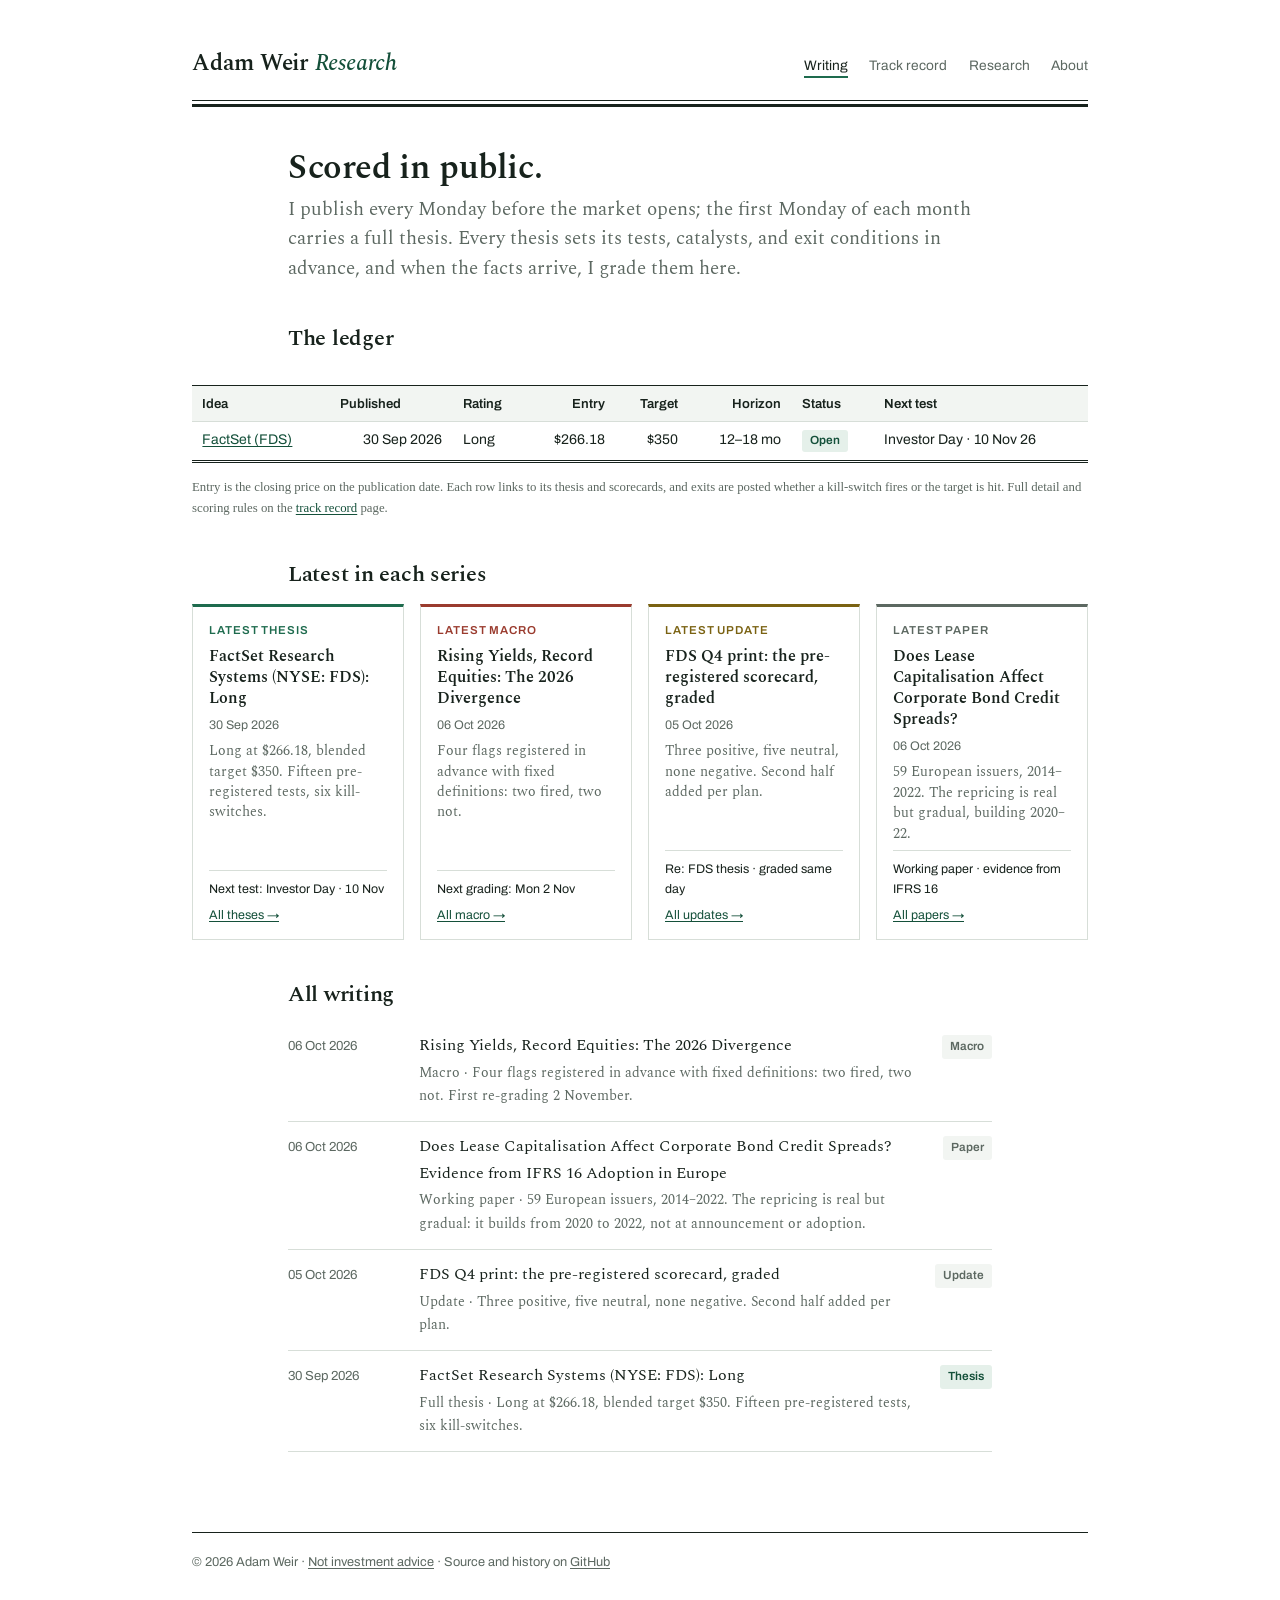
==== index.html @ 54e0deac "Home page: add Latest-in-each-series card row Four labeled cards (Thesis, Macro, Update, Paper) betw" ====
<!doctype html>
<html lang="en">
<head>
<meta charset="utf-8">
<meta name="viewport" content="width=device-width, initial-scale=1">
<title>Adam Weir Research</title>
<meta name="description" content="Equity pitches and macro research with pre-registered tests and exit conditions, scored in public.">
<link rel="icon" type="image/svg+xml" href="assets/favicon.svg">
<meta property="og:title" content="Adam Weir Research">
<meta property="og:description" content="Equity pitches and macro research with pre-registered tests and exit conditions, scored in public.">
<meta property="og:type" content="website">
<meta property="og:site_name" content="Adam Weir Research">
<meta property="og:image" content="https://adamweir4.github.io/research/assets/og-card.png">
<meta property="og:image:width" content="1200">
<meta property="og:image:height" content="630">
<meta name="twitter:card" content="summary_large_image">
<link rel="preconnect" href="https://fonts.googleapis.com">
<link rel="preconnect" href="https://fonts.gstatic.com" crossorigin>
<link href="https://fonts.googleapis.com/css2?family=Archivo:wght@400;600&family=Spectral:ital,wght@0,400;0,600;1,400;1,500&display=swap" rel="stylesheet">
<link rel="stylesheet" href="assets/style.css">
</head>
<body>
<div class="shell">

<header class="masthead">
  <div class="masthead-inner masthead-row" style="max-width: var(--col-wide);">
    <a class="wordmark" href="index.html">Adam Weir <em>Research</em></a>
    <nav class="site-nav" aria-label="Site">
      <a href="index.html" aria-current="page">Writing</a>
      <a href="track-record.html">Track record</a>
      <a href="research.html">Research</a>
      <a href="about.html">About</a>
    </nav>
  </div>
</header>

<main>
  <div class="prose">
    <h1>Scored in public.</h1>
    <p class="dek">I publish every Monday before the market opens; the first Monday of each month carries a full thesis. Every thesis sets its tests, catalysts, and exit conditions in advance, and when the facts arrive, I grade them here.</p>
  </div>

  <section class="wide" aria-labelledby="ledger-h">
    <h2 id="ledger-h" style="max-width: var(--col); margin-left:auto; margin-right:auto;">The ledger</h2>
    <div class="scroll">
      <table>
        <thead>
          <tr>
            <th>Idea</th>
            <th>Published</th>
            <th>Rating</th>
            <th class="num">Entry</th>
            <th class="num">Target</th>
            <th class="num">Horizon</th>
            <th>Status</th>
            <th>Next test</th>
          </tr>
        </thead>
        <tbody>
          <tr>
            <td><a href="pitches/fds-2026-10.html">FactSet (FDS)</a></td>
            <td class="num">30 Sep 2026</td>
            <td>Long</td>
            <td class="num">$266.18</td>
            <td class="num">$350</td>
            <td class="num">12–18&nbsp;mo</td>
            <td><span class="chip long">Open</span></td>
            <td>Investor Day · 10 Nov 26</td>
          </tr>
        </tbody>
      </table>
    </div>
    <p class="tablenote">Entry is the closing price on the publication date. Each row links to its thesis and scorecards, and exits are posted whether a kill-switch fires or the target is hit. Full detail and scoring rules on the <a href="track-record.html">track record</a> page.</p>
  </section>

  <section class="wide" aria-labelledby="series-h" style="margin-top:2.6rem;">
    <h2 id="series-h" style="max-width: var(--col); margin-left:auto; margin-right:auto;">Latest in each series</h2>
    <div class="series">
      <div class="scard" style="--sc:var(--c-thesis);">
        <span class="slabel">Latest thesis</span>
        <span class="stitle"><a href="pitches/fds-2026-10.html">FactSet Research Systems (NYSE: FDS): Long</a></span>
        <span class="sdate">30 Sep 2026</span>
        <span class="sdek">Long at $266.18, blended target $350. Fifteen pre-registered tests, six kill-switches.</span>
        <span class="sfact">Next test: Investor Day &middot; 10 Nov</span>
        <span class="sall"><a href="track-record.html">All theses &rarr;</a></span>
      </div>
      <div class="scard" style="--sc:var(--c-macro);">
        <span class="slabel">Latest macro</span>
        <span class="stitle"><a href="updates/divergence-2026.html">Rising Yields, Record Equities: The 2026 Divergence</a></span>
        <span class="sdate">06 Oct 2026</span>
        <span class="sdek">Four flags registered in advance with fixed definitions: two fired, two not.</span>
        <span class="sfact">Next grading: Mon 2 Nov</span>
        <span class="sall"><a href="research.html">All macro &rarr;</a></span>
      </div>
      <div class="scard" style="--sc:var(--c-update);">
        <span class="slabel">Latest update</span>
        <span class="stitle"><a href="updates/fds-q4-scorecard.html">FDS Q4 print: the pre-registered scorecard, graded</a></span>
        <span class="sdate">05 Oct 2026</span>
        <span class="sdek">Three positive, five neutral, none negative. Second half added per plan.</span>
        <span class="sfact">Re: FDS thesis &middot; graded same day</span>
        <span class="sall"><a href="track-record.html">All updates &rarr;</a></span>
      </div>
      <div class="scard" style="--sc:var(--c-paper);">
        <span class="slabel">Latest paper</span>
        <span class="stitle"><a href="research/ifrs16-credit-spreads.html">Does Lease Capitalisation Affect Corporate Bond Credit Spreads?</a></span>
        <span class="sdate">06 Oct 2026</span>
        <span class="sdek">59 European issuers, 2014&ndash;2022. The repricing is real but gradual, building 2020&ndash;22.</span>
        <span class="sfact">Working paper &middot; evidence from IFRS 16</span>
        <span class="sall"><a href="research.html">All papers &rarr;</a></span>
      </div>
    </div>
  </section>

  <section class="prose" aria-labelledby="latest-h">
    <h2 id="latest-h">All writing</h2>
    <ul class="entries">
      <li>
        <span class="date">06 Oct 2026</span>
        <span class="title">
          <a href="updates/divergence-2026.html">Rising Yields, Record Equities: The 2026 Divergence</a>
          <span class="dek-inline">Macro · Four flags registered in advance with fixed definitions: two fired, two not. First re-grading 2 November.</span>
        </span>
        <span class="chip note">Macro</span>
      </li>
      <li>
        <span class="date">06 Oct 2026</span>
        <span class="title">
          <a href="research/ifrs16-credit-spreads.html">Does Lease Capitalisation Affect Corporate Bond Credit Spreads? Evidence from IFRS 16 Adoption in Europe</a>
          <span class="dek-inline">Working paper · 59 European issuers, 2014–2022. The repricing is real but gradual: it builds from 2020 to 2022, not at announcement or adoption.</span>
        </span>
        <span class="chip note">Paper</span>
      </li>
      <li>
        <span class="date">05 Oct 2026</span>
        <span class="title">
          <a href="updates/fds-q4-scorecard.html">FDS Q4 print: the pre-registered scorecard, graded</a>
          <span class="dek-inline">Update · Three positive, five neutral, none negative. Second half added per plan.</span>
        </span>
        <span class="chip note">Update</span>
      </li>
      <li>
        <span class="date">30 Sep 2026</span>
        <span class="title">
          <a href="pitches/fds-2026-10.html">FactSet Research Systems (NYSE: FDS): Long</a>
          <span class="dek-inline">Full thesis · Long at $266.18, blended target $350. Fifteen pre-registered tests, six kill-switches.</span>
        </span>
        <span class="chip long">Thesis</span>
      </li>
    </ul>
  </section>
</main>

<footer class="site-foot">
  <div class="foot-inner" style="max-width: var(--col-wide);">
    <p>© 2026 Adam Weir · <a href="about.html#disclaimer">Not investment advice</a> · Source and history on <a href="https://github.com/Adamweir4/research">GitHub</a></p>
  </div>
</footer>

</div>
</body>
</html>
---- assets/style.css ----
/* ——————————————————————————————————————————————
   Weir Research — site stylesheet
   Ledger aesthetic: white paper, green-black ink,
   Spectral for prose, Archivo for data.
   —————————————————————————————————————————————— */

:root {
  --paper: #ffffff;
  --ink: #17221c;
  --ink-soft: #5c6861;
  --rule: #d7ded8;
  --rule-strong: #17221c;
  --ledger: #1e6b4e;
  --ledger-deep: #14503a;
  --sell: #9a3b2e;
  --wash: #f2f5f2;
  --wash-warm: #f7f6f1;

  --serif: "Spectral", Georgia, serif;
  --grot: "Archivo", "Helvetica Neue", Arial, sans-serif;

  --col: 44rem;       /* reading column */
  --col-wide: 58rem;  /* tables & ledger */
}

* { box-sizing: border-box; }

html { -webkit-text-size-adjust: 100%; }

body {
  margin: 0;
  background: var(--paper);
  color: var(--ink);
  font-family: var(--serif);
  font-size: 1.0625rem;
  line-height: 1.65;
  font-feature-settings: "liga" 1;
}

/* ———— layout ———— */

.shell {
  max-width: var(--col-wide);
  margin: 0 auto;
  padding: 0 1rem 6rem;
}

.prose, .masthead-inner, .foot-inner {
  max-width: var(--col);
  margin-left: auto;
  margin-right: auto;
}

.wide { max-width: var(--col-wide); margin-left: auto; margin-right: auto; }

/* ———— masthead ———— */

.masthead { padding: 2.75rem 0 0; }

.wordmark {
  font-family: var(--serif);
  font-weight: 600;
  font-size: 1.45rem;
  letter-spacing: -0.01em;
  color: var(--ink);
  text-decoration: none;
}
.wordmark em { font-style: italic; font-weight: 500; color: var(--ledger-deep); }

.masthead-row {
  display: flex;
  align-items: baseline;
  justify-content: space-between;
  flex-wrap: wrap;
  gap: 0.6rem 1.5rem;
}

nav.site-nav { font-family: var(--grot); font-size: 0.86rem; }
nav.site-nav a {
  color: var(--ink-soft);
  text-decoration: none;
  margin-left: 1.15rem;
  padding-bottom: 0.2rem;
}
nav.site-nav a:first-child { margin-left: 0; }
nav.site-nav a:hover { color: var(--ledger-deep); }
nav.site-nav a[aria-current="page"] {
  color: var(--ink);
  border-bottom: 2px solid var(--ledger);
}

/* the ledger rule: thin over thick, an accountant's closing line inverted */
.masthead::after {
  content: "";
  display: block;
  max-width: var(--col-wide);
  margin: 1.1rem auto 0;
  border-top: 1px solid var(--rule-strong);
  border-bottom: 3px solid var(--rule-strong);
  height: 3px;
}

/* ———— type scale ———— */

h1, h2, h3 { font-family: var(--serif); line-height: 1.2; letter-spacing: -0.012em; }

h1 { font-size: 2.1rem; font-weight: 600; margin: 2.6rem 0 0.4rem; }
h2 { font-size: 1.4rem; font-weight: 600; margin: 2.6rem 0 0.7rem; }
h3 { font-size: 1.08rem; font-weight: 600; margin: 2rem 0 0.4rem; }

p { margin: 0 0 1.1rem; }
a { color: var(--ledger-deep); text-decoration-thickness: 1px; text-underline-offset: 2px; }
a:hover { color: var(--ledger); }

.kicker {
  font-family: var(--grot);
  font-size: 0.82rem;
  color: var(--ink-soft);
  margin: 2.6rem 0 -2.2rem;
}

.dek {
  font-size: 1.18rem;
  line-height: 1.55;
  color: var(--ink-soft);
  margin: 0.3rem 0 1.6rem;
}

.byline {
  font-family: var(--grot);
  font-size: 0.86rem;
  color: var(--ink-soft);
  margin: 0 0 2.2rem;
}
.byline b { color: var(--ink); font-weight: 600; }

hr { border: 0; border-top: 1px solid var(--rule); margin: 2.6rem 0; }

blockquote {
  margin: 1.4rem 0;
  padding: 0.1rem 0 0.1rem 1.1rem;
  border-left: 3px solid var(--ledger);
  color: var(--ink);
  font-style: italic;
}

ul, ol { padding-left: 1.3rem; margin: 0 0 1.1rem; }
li { margin-bottom: 0.35rem; }

strong { font-weight: 600; }

/* ———— data: tables, figures, chips ———— */

.num, td.num, th.num { font-variant-numeric: tabular-nums; }

table {
  width: 100%;
  border-collapse: collapse;
  font-family: var(--grot);
  font-size: 0.875rem;
  line-height: 1.45;
  margin: 1.4rem 0 0.5rem;
}

caption {
  caption-side: top;
  text-align: left;
  font-family: var(--serif);
  font-size: 1rem;
  font-weight: 600;
  padding-bottom: 0.55rem;
}
caption .sub {
  display: block;
  font-family: var(--grot);
  font-weight: 400;
  font-size: 0.82rem;
  color: var(--ink-soft);
  margin-top: 0.15rem;
}

th {
  text-align: left;
  font-weight: 600;
  font-size: 0.82rem;
  color: var(--ink);
  background: var(--wash);
  padding: 0.5rem 0.65rem;
  border-top: 1px solid var(--rule-strong);
  border-bottom: 1px solid var(--rule);
}

td {
  padding: 0.5rem 0.65rem;
  border-bottom: 1px solid var(--rule);
  vertical-align: top;
}

td.num, th.num { text-align: right; }

/* accountant's double rule closes every table */
tbody tr:last-child td { border-bottom: 3px double var(--rule-strong); }

tr.total td { font-weight: 600; border-top: 1px solid var(--rule-strong); }

.tablenote {
  font-family: Georgia, 'Times New Roman', serif;
  font-size: 0.8rem;
  color: var(--ink-soft);
  margin: 0.4rem 0 2rem;
}

/* exhibit figures */
figure.exhibit { margin: 1.6rem 0 0.4rem; }
figure.exhibit figcaption {
  font-family: var(--serif);
  font-size: 1rem;
  font-weight: 600;
  padding-bottom: 0.1rem;
}
figure.exhibit figcaption .sub {
  display: block;
  font-family: var(--grot);
  font-weight: 400;
  font-size: 0.82rem;
  color: var(--ink-soft);
  margin-top: 0.15rem;
}
figure.exhibit img {
  display: block;
  width: 100%;
  height: auto;
  margin-top: 0.7rem;
  border: 1px solid var(--rule);
}

.scroll { overflow-x: auto; }

/* status chips */
.chip {
  display: inline-block;
  font-family: var(--grot);
  font-size: 0.74rem;
  font-weight: 600;
  padding: 0.12rem 0.5rem 0.16rem;
  border-radius: 3px;
  white-space: nowrap;
}
.chip.long   { color: var(--ledger-deep); background: #e5f0ea; }
.chip.watch  { color: #7a6212; background: #f6efd8; }
.chip.exited { color: var(--sell); background: #f6e7e3; }
.chip.note   { color: var(--ink-soft); background: var(--wash); }

.pos { color: var(--ledger-deep); }
.neg { color: var(--sell); }

/* verdict cells in evidence ledgers */
td.good    { color: var(--ledger-deep); font-weight: 600; }
td.neutral { color: var(--ink-soft); font-weight: 600; }
td.watch   { color: #7a6212; font-weight: 600; }

/* ———— index: entry lists ———— */

.entries { list-style: none; padding: 0; margin: 0.8rem 0 0; }
.entries li {
  display: grid;
  grid-template-columns: 7.2rem 1fr auto;
  gap: 1rem;
  align-items: baseline;
  padding: 0.75rem 0;
  border-bottom: 1px solid var(--rule);
  margin: 0;
}
.entries .date {
  font-family: var(--grot);
  font-size: 0.82rem;
  color: var(--ink-soft);
  font-variant-numeric: tabular-nums;
}
.entries .title { font-family: var(--serif); font-size: 1.02rem; }
.entries .title a { color: var(--ink); text-decoration: none; }
.entries .title a:hover { color: var(--ledger-deep); text-decoration: underline; }
.entries .title .dek-inline {
  display: block;
  font-size: 0.9rem;
  color: var(--ink-soft);
  margin-top: 0.1rem;
}

/* ———— pitch header block ———— */

.pitch-facts {
  font-family: var(--grot);
  font-size: 0.86rem;
  display: grid;
  grid-template-columns: repeat(auto-fit, minmax(10.5rem, 1fr));
  gap: 0.55rem 1.4rem;
  padding: 1rem 1.1rem;
  background: var(--wash);
  border-top: 1px solid var(--rule-strong);
  border-bottom: 3px double var(--rule-strong);
  margin: 1.6rem 0 2.2rem;
}
.pitch-facts div span { display: block; color: var(--ink-soft); font-size: 0.76rem; }
.pitch-facts div b { font-weight: 600; font-variant-numeric: tabular-nums; }

/* ———— paper: equations & references ———— */

.eq {
  font-family: var(--serif);
  font-style: italic;
  text-align: center;
  margin: 1.3rem 0;
  font-size: 1rem;
}
.eq .eqno { float: right; font-style: normal; color: var(--ink-soft); font-family: var(--grot); font-size: 0.82rem; }

.refs { list-style: none; padding: 0; margin: 0.8rem 0 0; font-size: 0.95rem; }
.refs li { padding-left: 1.6rem; text-indent: -1.6rem; margin-bottom: 0.55rem; }

/* ———— footer ———— */

footer.site-foot {
  margin-top: 5rem;
  border-top: 1px solid var(--rule-strong);
  padding-top: 1.2rem;
  font-family: var(--grot);
  font-size: 0.8rem;
  color: var(--ink-soft);
}
footer.site-foot a { color: var(--ink-soft); }

/* ———— small screens ———— */

@media (max-width: 560px) {
  body { font-size: 1rem; }
  h1 { font-size: 1.7rem; }
  .entries li { grid-template-columns: 1fr; gap: 0.15rem; }
  .pitch-facts { grid-template-columns: 1fr 1fr; }
}

:focus-visible { outline: 2px solid var(--ledger); outline-offset: 2px; }

@media (prefers-reduced-motion: reduce) {
  * { transition: none !important; animation: none !important; }
}

/* "Latest in each series" cards (home page) */
:root {
  --c-thesis: var(--ledger);
  --c-macro: var(--sell);
  --c-update: #7a6212;
  --c-paper: var(--ink-soft);
}
.series { display: grid; grid-template-columns: repeat(2, 1fr); gap: 1rem; margin: 1rem 0 0.4rem; }
@media (min-width: 62rem) { .series { grid-template-columns: repeat(4, 1fr); } }
@media (max-width: 30rem) { .series { grid-template-columns: 1fr; } }
.scard { border: 1px solid var(--rule); border-top: 3px solid var(--sc); padding: 0.9rem 1rem 0.8rem; background: var(--paper); display: flex; flex-direction: column; gap: 0.35rem; }
.scard .slabel { font-family: var(--grot); font-size: 0.72rem; letter-spacing: 0.08em; text-transform: uppercase; font-weight: 600; color: var(--sc); }
.scard .stitle { font-family: var(--serif); font-size: 1.02rem; font-weight: 600; line-height: 1.3; }
.scard .stitle a { text-decoration: none; color: inherit; }
.scard .sdate { font-family: var(--grot); font-size: 0.78rem; color: var(--ink-soft); }
.scard .sdek { font-size: 0.88rem; line-height: 1.45; color: var(--ink-soft); flex: 1; }
.scard .sfact { font-family: var(--grot); font-size: 0.78rem; color: var(--ink); border-top: 1px solid var(--rule); padding-top: 0.5rem; }
.scard .sall { font-family: var(--grot); font-size: 0.78rem; }
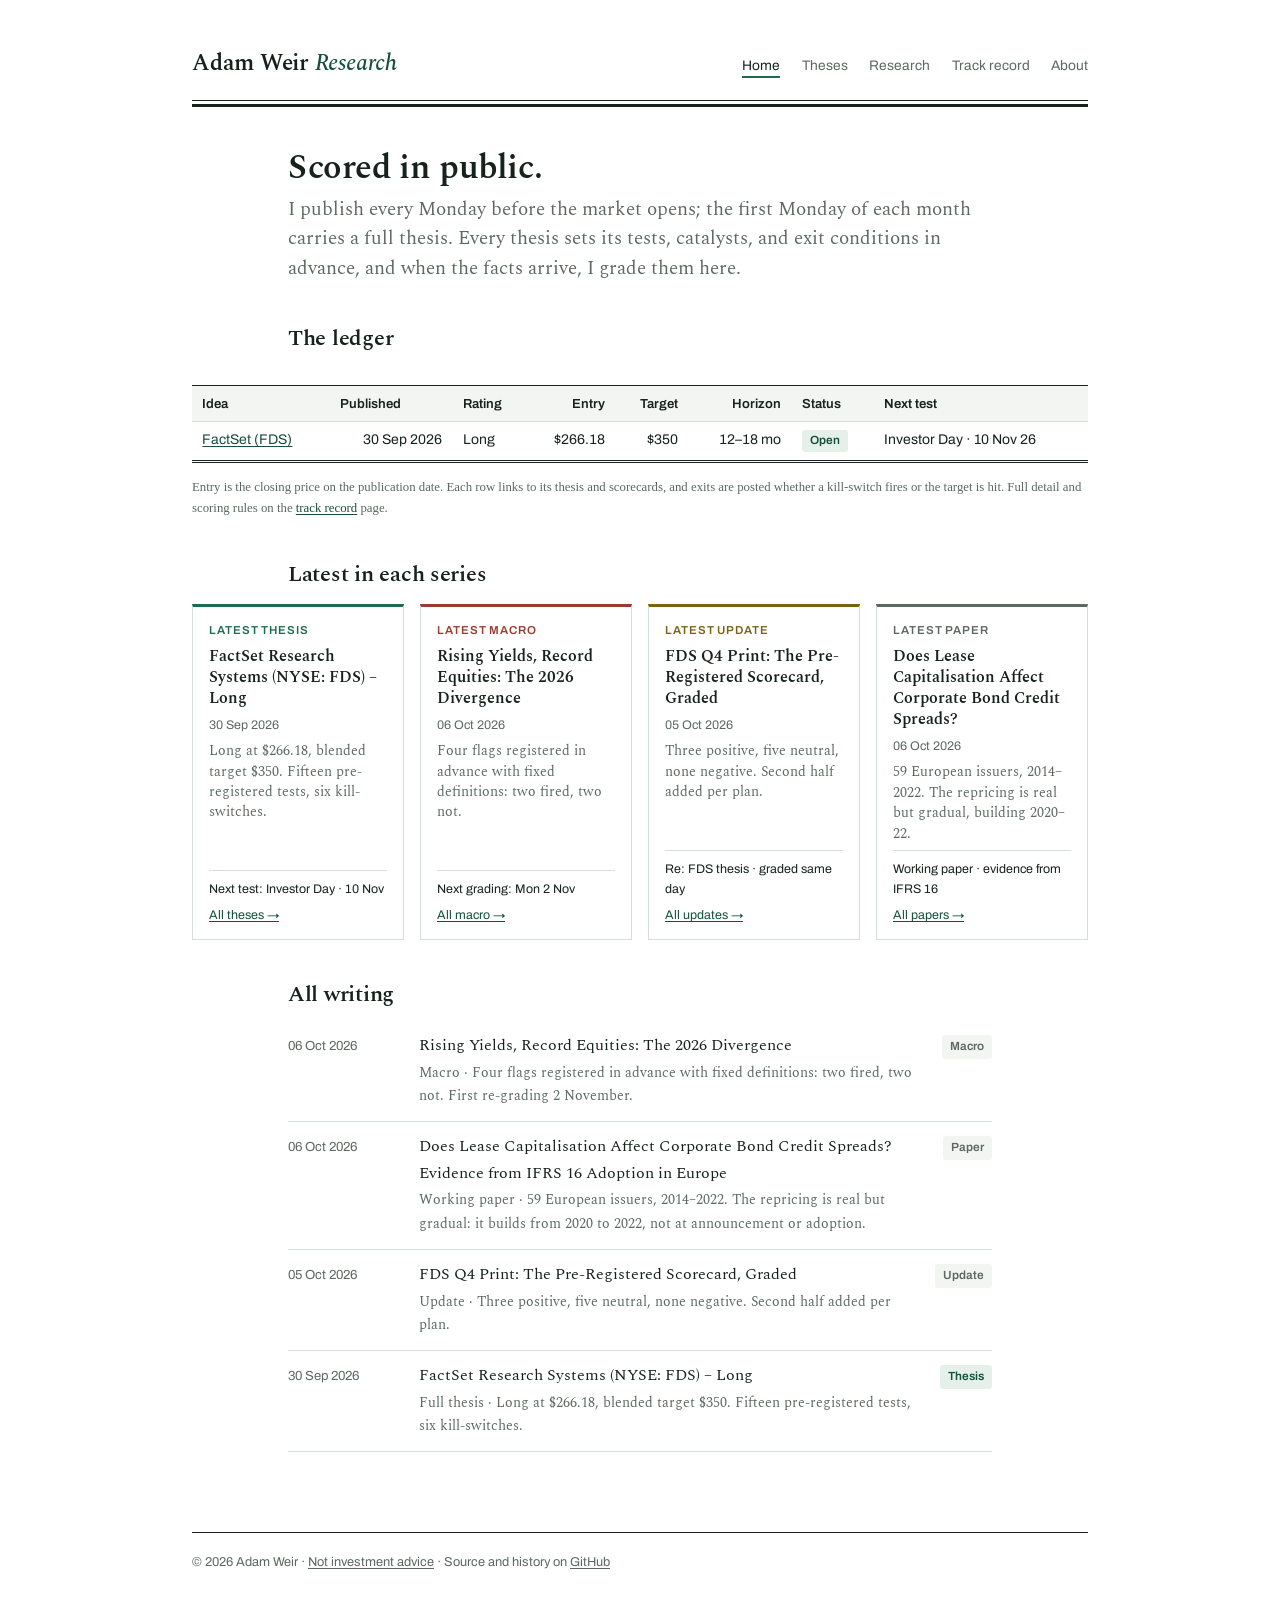
==== commit a18946fc: "Nav restructure and site-wide formatting harmonization Nav on every page becomes Home / Theses / Res" ====
--- a/index.html
+++ b/index.html
@@ -17,7 +17,7 @@
 <link rel="preconnect" href="https://fonts.googleapis.com">
 <link rel="preconnect" href="https://fonts.gstatic.com" crossorigin>
 <link href="https://fonts.googleapis.com/css2?family=Archivo:wght@400;600&family=Spectral:ital,wght@0,400;0,600;1,400;1,500&display=swap" rel="stylesheet">
-<link rel="stylesheet" href="assets/style.css">
+<link rel="stylesheet" href="assets/style.css?v=20261006b">
 </head>
 <body>
 <div class="shell">
@@ -26,9 +26,10 @@
   <div class="masthead-inner masthead-row" style="max-width: var(--col-wide);">
     <a class="wordmark" href="index.html">Adam Weir <em>Research</em></a>
     <nav class="site-nav" aria-label="Site">
-      <a href="index.html" aria-current="page">Writing</a>
+      <a href="index.html" aria-current="page">Home</a>
+      <a href="theses.html">Theses</a>
+      <a href="research.html">Research</a>
       <a href="track-record.html">Track record</a>
-      <a href="research.html">Research</a>
       <a href="about.html">About</a>
     </nav>
   </div>
@@ -78,11 +79,11 @@
     <div class="series">
       <div class="scard" style="--sc:var(--c-thesis);">
         <span class="slabel">Latest thesis</span>
-        <span class="stitle"><a href="pitches/fds-2026-10.html">FactSet Research Systems (NYSE: FDS): Long</a></span>
+        <span class="stitle"><a href="pitches/fds-2026-10.html">FactSet Research Systems (NYSE: FDS) – Long</a></span>
         <span class="sdate">30 Sep 2026</span>
         <span class="sdek">Long at $266.18, blended target $350. Fifteen pre-registered tests, six kill-switches.</span>
         <span class="sfact">Next test: Investor Day &middot; 10 Nov</span>
-        <span class="sall"><a href="track-record.html">All theses &rarr;</a></span>
+        <span class="sall"><a href="theses.html">All theses &rarr;</a></span>
       </div>
       <div class="scard" style="--sc:var(--c-macro);">
         <span class="slabel">Latest macro</span>
@@ -94,7 +95,7 @@
       </div>
       <div class="scard" style="--sc:var(--c-update);">
         <span class="slabel">Latest update</span>
-        <span class="stitle"><a href="updates/fds-q4-scorecard.html">FDS Q4 print: the pre-registered scorecard, graded</a></span>
+        <span class="stitle"><a href="updates/fds-q4-scorecard.html">FDS Q4 Print: The Pre-Registered Scorecard, Graded</a></span>
         <span class="sdate">05 Oct 2026</span>
         <span class="sdek">Three positive, five neutral, none negative. Second half added per plan.</span>
         <span class="sfact">Re: FDS thesis &middot; graded same day</span>
@@ -133,7 +134,7 @@
       <li>
         <span class="date">05 Oct 2026</span>
         <span class="title">
-          <a href="updates/fds-q4-scorecard.html">FDS Q4 print: the pre-registered scorecard, graded</a>
+          <a href="updates/fds-q4-scorecard.html">FDS Q4 Print: The Pre-Registered Scorecard, Graded</a>
           <span class="dek-inline">Update · Three positive, five neutral, none negative. Second half added per plan.</span>
         </span>
         <span class="chip note">Update</span>
@@ -141,7 +142,7 @@
       <li>
         <span class="date">30 Sep 2026</span>
         <span class="title">
-          <a href="pitches/fds-2026-10.html">FactSet Research Systems (NYSE: FDS): Long</a>
+          <a href="pitches/fds-2026-10.html">FactSet Research Systems (NYSE: FDS) – Long</a>
           <span class="dek-inline">Full thesis · Long at $266.18, blended target $350. Fifteen pre-registered tests, six kill-switches.</span>
         </span>
         <span class="chip long">Thesis</span>
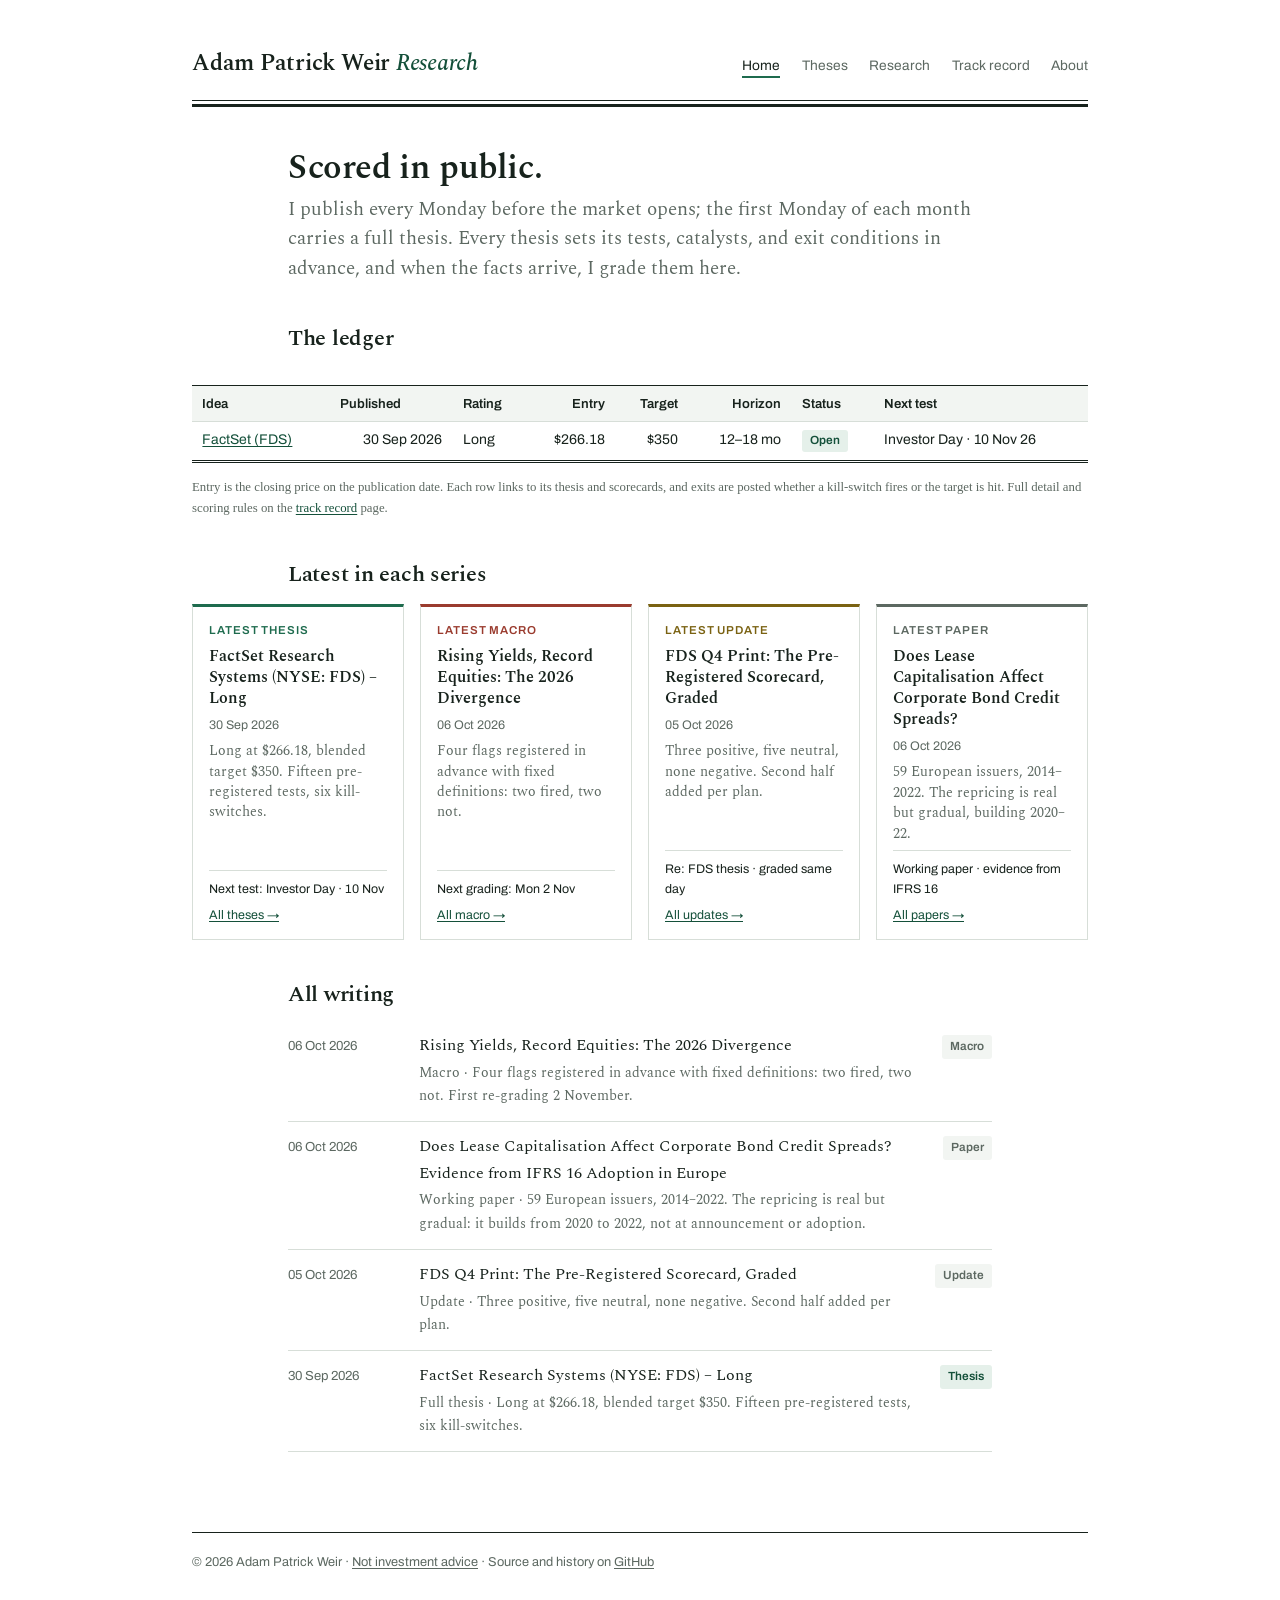
==== commit 31adf0e2: "Site-wide: Adam Weir becomes Adam Patrick Weir Wordmark, page titles, link-preview metadata, bylines" ====
--- a/index.html
+++ b/index.html
@@ -3,13 +3,13 @@
 <head>
 <meta charset="utf-8">
 <meta name="viewport" content="width=device-width, initial-scale=1">
-<title>Adam Weir Research</title>
+<title>Adam Patrick Weir Research</title>
 <meta name="description" content="Equity pitches and macro research with pre-registered tests and exit conditions, scored in public.">
 <link rel="icon" type="image/svg+xml" href="assets/favicon.svg">
-<meta property="og:title" content="Adam Weir Research">
+<meta property="og:title" content="Adam Patrick Weir Research">
 <meta property="og:description" content="Equity pitches and macro research with pre-registered tests and exit conditions, scored in public.">
 <meta property="og:type" content="website">
-<meta property="og:site_name" content="Adam Weir Research">
+<meta property="og:site_name" content="Adam Patrick Weir Research">
 <meta property="og:image" content="https://adamweir4.github.io/research/assets/og-card.png">
 <meta property="og:image:width" content="1200">
 <meta property="og:image:height" content="630">
@@ -24,7 +24,7 @@
 
 <header class="masthead">
   <div class="masthead-inner masthead-row" style="max-width: var(--col-wide);">
-    <a class="wordmark" href="index.html">Adam Weir <em>Research</em></a>
+    <a class="wordmark" href="index.html">Adam Patrick Weir <em>Research</em></a>
     <nav class="site-nav" aria-label="Site">
       <a href="index.html" aria-current="page">Home</a>
       <a href="theses.html">Theses</a>
@@ -153,7 +153,7 @@
 
 <footer class="site-foot">
   <div class="foot-inner" style="max-width: var(--col-wide);">
-    <p>© 2026 Adam Weir · <a href="about.html#disclaimer">Not investment advice</a> · Source and history on <a href="https://github.com/Adamweir4/research">GitHub</a></p>
+    <p>© 2026 Adam Patrick Weir · <a href="about.html#disclaimer">Not investment advice</a> · Source and history on <a href="https://github.com/Adamweir4/research">GitHub</a></p>
   </div>
 </footer>
 
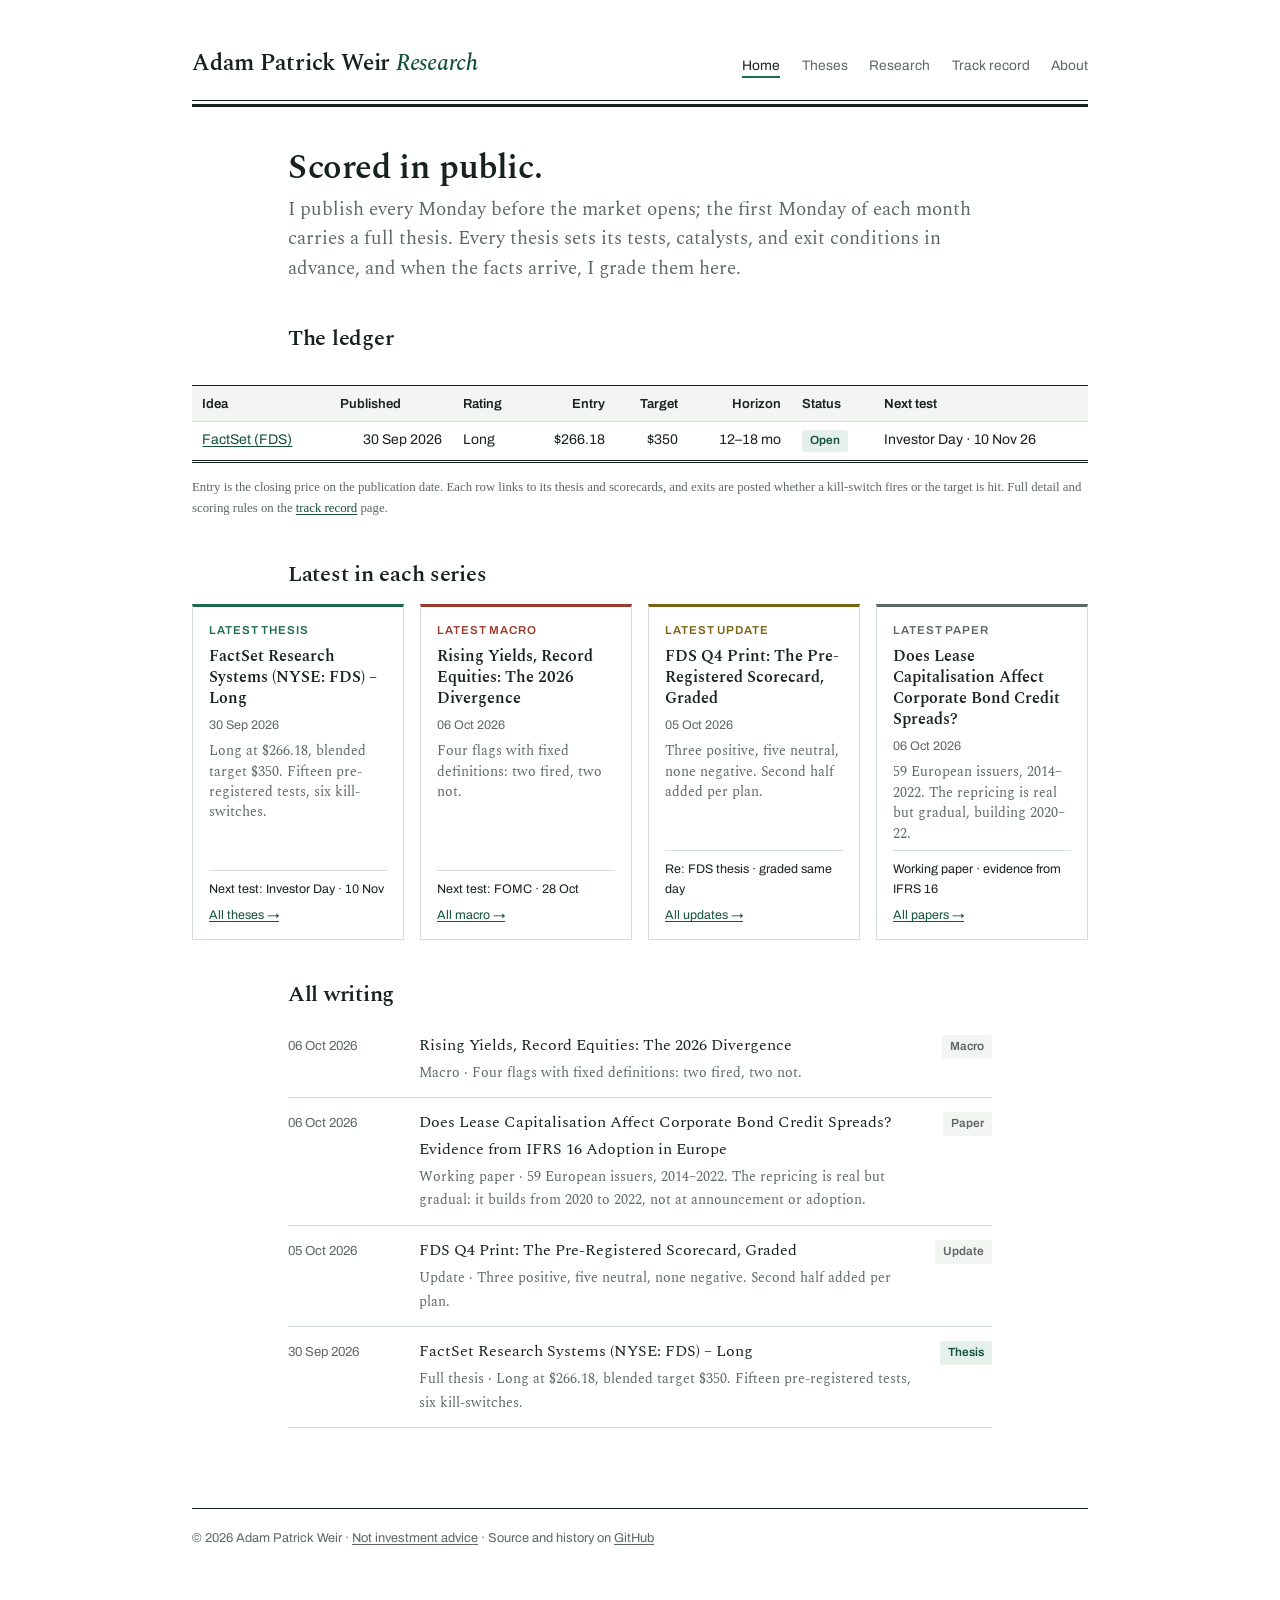
==== commit 378d392c: "Macro piece: remove grading-schedule commitments The divergence piece is a thought piece, not a grad" ====
--- a/index.html
+++ b/index.html
@@ -89,8 +89,8 @@
         <span class="slabel">Latest macro</span>
         <span class="stitle"><a href="updates/divergence-2026.html">Rising Yields, Record Equities: The 2026 Divergence</a></span>
         <span class="sdate">06 Oct 2026</span>
-        <span class="sdek">Four flags registered in advance with fixed definitions: two fired, two not.</span>
-        <span class="sfact">Next grading: Mon 2 Nov</span>
+        <span class="sdek">Four flags with fixed definitions: two fired, two not.</span>
+        <span class="sfact">Next test: FOMC &middot; 28 Oct</span>
         <span class="sall"><a href="research.html">All macro &rarr;</a></span>
       </div>
       <div class="scard" style="--sc:var(--c-update);">
@@ -119,7 +119,7 @@
         <span class="date">06 Oct 2026</span>
         <span class="title">
           <a href="updates/divergence-2026.html">Rising Yields, Record Equities: The 2026 Divergence</a>
-          <span class="dek-inline">Macro · Four flags registered in advance with fixed definitions: two fired, two not. First re-grading 2 November.</span>
+          <span class="dek-inline">Macro · Four flags with fixed definitions: two fired, two not.</span>
         </span>
         <span class="chip note">Macro</span>
       </li>
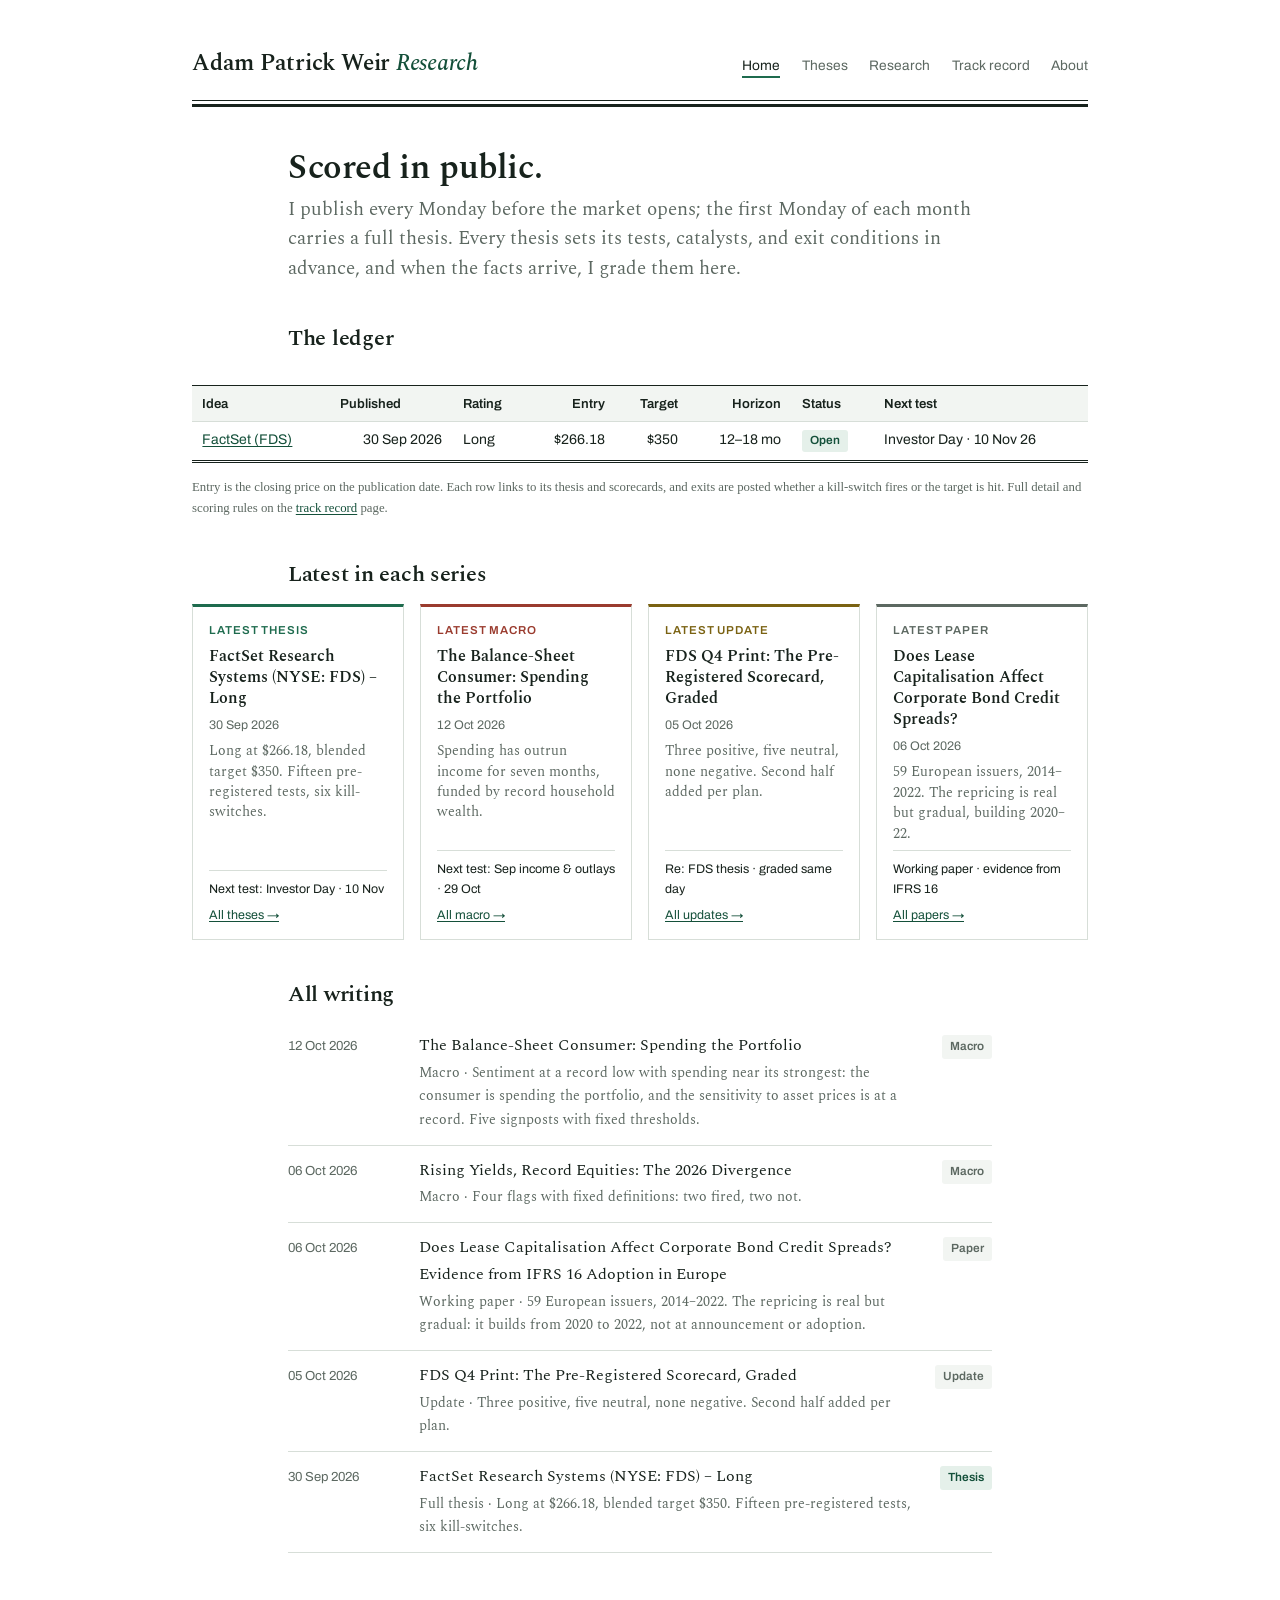
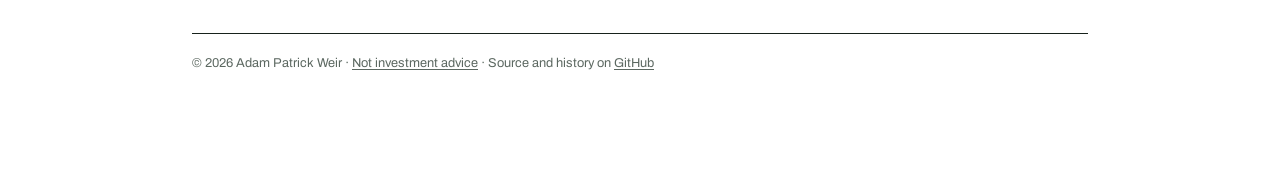
==== commit db07ee3b: "Publish: The Balance-Sheet Consumer - Spending the Portfolio Monday macro piece, 12 October 2026. Ni" ====
--- a/index.html
+++ b/index.html
@@ -17,7 +17,7 @@
 <link rel="preconnect" href="https://fonts.googleapis.com">
 <link rel="preconnect" href="https://fonts.gstatic.com" crossorigin>
 <link href="https://fonts.googleapis.com/css2?family=Archivo:wght@400;600&family=Spectral:ital,wght@0,400;0,600;1,400;1,500&display=swap" rel="stylesheet">
-<link rel="stylesheet" href="assets/style.css?v=20261006b">
+<link rel="stylesheet" href="assets/style.css?v=20261007">
 </head>
 <body>
 <div class="shell">
@@ -87,10 +87,10 @@
       </div>
       <div class="scard" style="--sc:var(--c-macro);">
         <span class="slabel">Latest macro</span>
-        <span class="stitle"><a href="updates/divergence-2026.html">Rising Yields, Record Equities: The 2026 Divergence</a></span>
-        <span class="sdate">06 Oct 2026</span>
-        <span class="sdek">Four flags with fixed definitions: two fired, two not.</span>
-        <span class="sfact">Next test: FOMC &middot; 28 Oct</span>
+        <span class="stitle"><a href="updates/balance-sheet-consumer.html">The Balance-Sheet Consumer: Spending the Portfolio</a></span>
+        <span class="sdate">12 Oct 2026</span>
+        <span class="sdek">Spending has outrun income for seven months, funded by record household wealth.</span>
+        <span class="sfact">Next test: Sep income &amp; outlays &middot; 29 Oct</span>
         <span class="sall"><a href="research.html">All macro &rarr;</a></span>
       </div>
       <div class="scard" style="--sc:var(--c-update);">
@@ -115,6 +115,14 @@
   <section class="prose" aria-labelledby="latest-h">
     <h2 id="latest-h">All writing</h2>
     <ul class="entries">
+      <li>
+        <span class="date">12 Oct 2026</span>
+        <span class="title">
+          <a href="updates/balance-sheet-consumer.html">The Balance-Sheet Consumer: Spending the Portfolio</a>
+          <span class="dek-inline">Macro · Sentiment at a record low with spending near its strongest: the consumer is spending the portfolio, and the sensitivity to asset prices is at a record. Five signposts with fixed thresholds.</span>
+        </span>
+        <span class="chip note">Macro</span>
+      </li>
       <li>
         <span class="date">06 Oct 2026</span>
         <span class="title">
--- a/assets/style.css
+++ b/assets/style.css
@@ -363,3 +363,12 @@
 .scard .sdek { font-size: 0.88rem; line-height: 1.45; color: var(--ink-soft); flex: 1; }
 .scard .sfact { font-family: var(--grot); font-size: 0.78rem; color: var(--ink); border-top: 1px solid var(--rule); padding-top: 0.5rem; }
 .scard .sall { font-family: var(--grot); font-size: 0.78rem; }
+
+/* print pagination: smaller figures, no orphaned headings or captions */
+@media print {
+  .masthead { display: none; }
+  figure.exhibit, .wide .scroll, .series { break-inside: avoid; }
+  figure.exhibit img { max-height: 32vh; width: auto; max-width: 84%; display: block; margin: 0 auto; }
+  .tablenote { break-before: avoid; }
+  h1, h2, h3, .flaghead, .fires { break-after: avoid; }
+}
